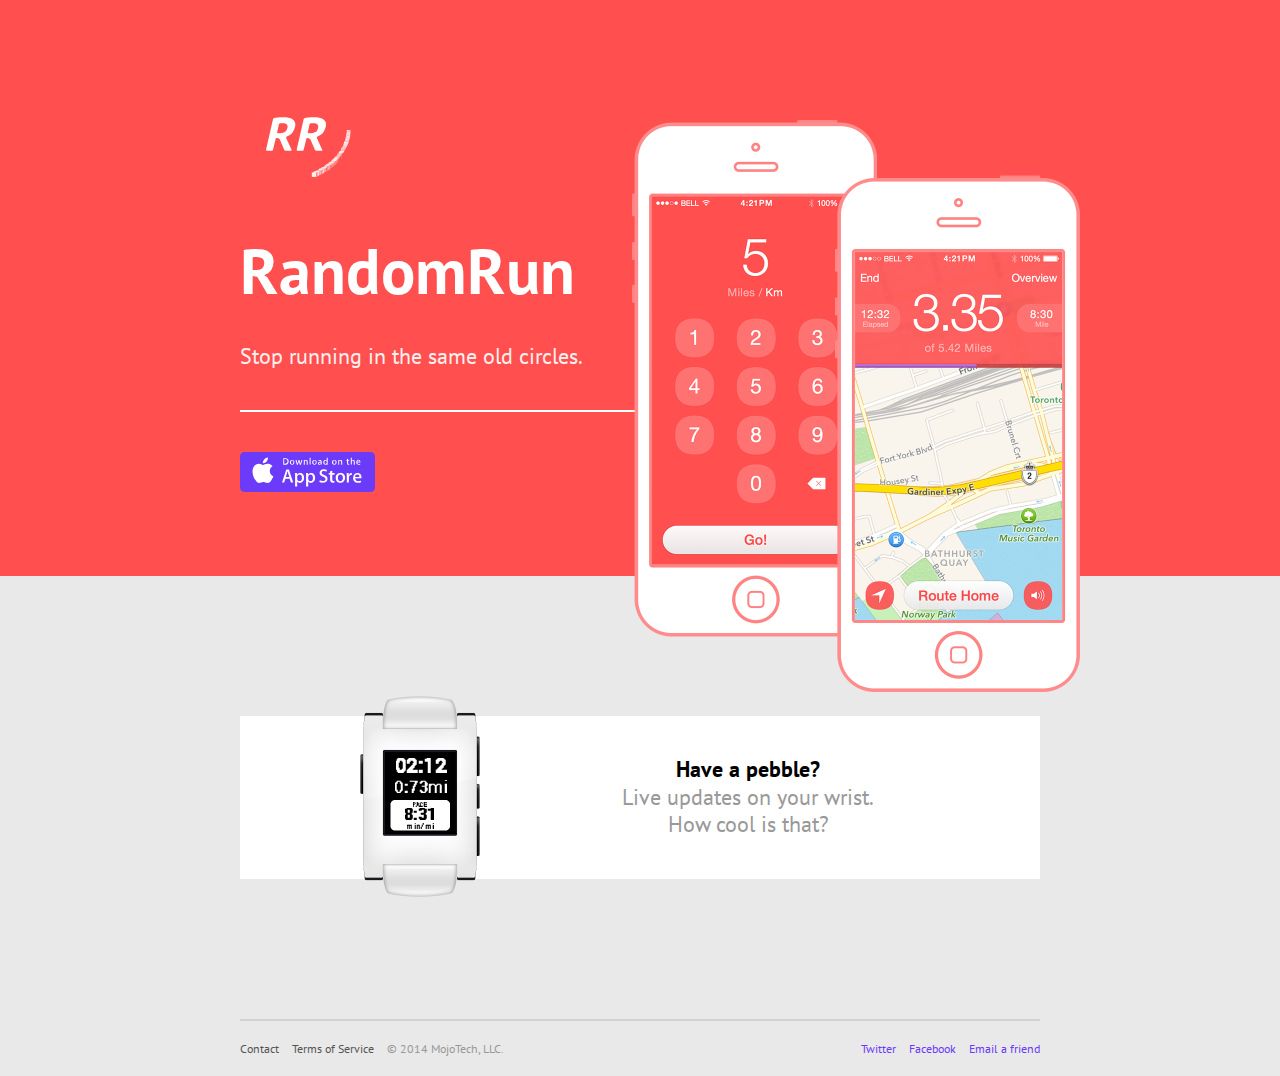
==== index.html @ a490f331 "add email address for contact" ====
<!DOCTYPE html>
<html lang="en">

<head>

  <meta charset="UTF-8">
  <meta name="viewport" content="width=device-width">

  <title>RandomRun</title>

  <link href='http://fonts.googleapis.com/css?family=PT+Sans:400,700,700italic' rel='stylesheet' type='text/css'>
  <link rel="stylesheet" href="index.css">
</head>

<body>

  <div class="site-wrap">

    <div class="hero">

      <div class="app-info">
        <div class="logo-container">
          <img class="rr-logo-text" src="images/rr.svg" width="112px" height="112px" alt="Random Run - Logo" />
          <canvas id="logo" height="224px" width="224px" style="height:112px; width:112px;">
            <img class="rr-logo" src="images/random-run-logo.svg" width="112px" height="112px" alt="Random Run - Logo" />
          </canvas>
        </div>
        <h1>RandomRun</h1>
        <h2>Stop running in the same old circles.</h2>
        <a class="app-store-link" href="#">
          <img class="app-store-button" src="images/app-store.svg" width="135px" height="40px" alt="Download on the AppStore" />
        </a>

        <div class="app-screenshot">
          <img class="iphone-ss" src="images/rr-iphones.png" alt="Random Run for iOS inside iPhone 5's" />
        </div>

      </div>

    </div>

    <div class="content">

      <div class="banner banner-pebble">
        <img class="device-pebble" src="images/pebble.png" alt="Random Run syncs with your Pebble" />
        <h2 class="banner-title">Have a pebble?</h2>
        <p class="banner-message">Live updates on your wrist. <strong>How cool is that?</strong></p>
      </div>

    </div>

    <div class="footer">

      <div class="site-resources">
        <a href="mailto:randomrun@mojotech.com">Contact</a>
        <a href="/terms.html">Terms of Service</a>
        <span class="copyright">&copy; 2014 MojoTech, LLC.</span>
      </div>

      <div class="share">
        <a href="#">Twitter</a>
        <a href="#">Facebook</a>
        <a href="#">Email a friend</a>
      </div>

    </div>

  </div>

  <script src="index.js" type="text/javascript"></script>
</body>

</html>
---- index.css ----
html {
  background: #e9e9e9;
}

body {
  margin: 0;
  padding: 0;
  font-family: "PT Sans", "Helvetica Neue", Helvetica, Arial, sans-serif;
  font-weight: 300;
  font-size: 16px;
  line-height: 1.25;
}

* {
  box-sizing: border-box;
}

a {
  text-decoration: none;
}

h2 {
  font-weight: normal;
}

.hero {
  background: #ff4f4f;
  color: #fff;
  padding: 80px 40px;
}

.app-info, .terms {
  max-width: 800px;
  margin: 0 auto;
  position: relative;
}

.terms {
  padding: 80px 0;
}

.hero h1,
.hero h2 {
  max-width: 50%;
}

.hero h1 {
  font-size: 64px;
  margin-bottom: 40px;
  line-height: 1em;
}

.hero h2 {
  margin-top: 0;
  margin-bottom: 0;
  font-size: 22px;
  border-bottom: 2px solid #fff;
  padding-bottom: 40px;
  padding-right: 50px;
  color: #ffeeee;
}

.terms h2 {
  font-size: 22px;
  margin: 40px 0 0 0;
}

.logo-container {
  position: relative;
}

.rr-logo-text {
  position: absolute;
  width: 60px;
  left: 26px;
  top: -2px;
}

.app-screenshot {
  position: absolute;
  top: 40px;
  right: -40px;
}

.iphone-ss {
  width: 448px;
  height: 572px;
}

.app-store-link {
  margin-top: 40px;
  display: block;
}

.content {
  padding: 0 40px;
}

.banner {
  background: #fff;
  max-width: 800px;
  margin: 140px auto;
  padding: 40px;
  text-align: center;
  position: relative;
}

.device-pebble {
  width: 120px;
  height: 201px;
  position: absolute;
  top: -20px;
  left: 15%;
}

.banner-title {
  margin: 0 0 0 30%;
  width: 70%;
  display: inline-block;
  font-size: 22px;
  font-weight: bold;
}

.banner-message {
  margin: 0 0 0 30%;
  width: 70%;
  display: inline-block;
  font-size: 22px;
  color: #999;
}

.banner-message strong {
  display: block;
  font-weight: normal;
}

.footer {
  max-width: 800px;
  margin: 20px auto;
  padding-top: 20px;
  border-top: 2px solid #d1d1d1;
  overflow: hidden;
  font-size: 12px;
}

.site-resources {
  float: left;
}

.copyright {
  color: #999;
}

.site-resources a {
  color: #555;
  margin-right: 10px;
}

.share {
  float: right;
}

.share a {
  color: #6c3bf9;
  margin-left: 10px
}

@media screen and (max-width: 850px) {
  .hero h1 {
    font-size: 40px;
    margin-bottom: 20px;
  }

  .hero h2 {
    font-size: 18px;
  }

  .app-screenshot {
    right: 0;
  }

  .iphone-ss {
    width: 398px;
    height: 522px;
  }

  .banner-title,
  .banner-message {
    font-size: 18px;
  }
}

@media screen and (max-width: 800px) {


  .iphone-ss {
    width: 358px;
    height: 482px;
  }
}

@media screen and (max-width: 767px) {
  .hero h1,
  .hero h2 {
    max-width: 100%;
  }

  .hero h1 {
    font-size: 40px;
  }

  .hero h2 {
    font-size: 18px;
    padding-right: 0;
  }

  .app-screenshot {
    margin-top: 40px;
    position: relative;
    top: auto;
    right: auto;
  }

  .iphone-ss {
    max-width: 100%;
    width: auto;
    height: auto;
    margin: 0 auto;
  }

  .content {
    padding: 0;
  }

  .terms {
    padding: 40px 20px;
  }

  .banner {
    margin: 0 auto;
  }

  .device-pebble {
    position: relative;
    top: auto;
    left: auto;
    margin-bottom: 20px;
  }

  .banner-title,
  .banner-message {
    margin: 0;
    width: 100%;
    font-size: 18px;
  }

  .footer {
    margin-top: 0;
    text-align: center;
  }

  .site-resources,
  .share {
    float: none;
  }

  .share {
    margin-top: 10px;
  }

  .site-resources a,
  .share a {
    display: inline-block;
    margin: 0 5px;
  }

  .copyright {
    display: block;
    margin-top: 10px;
  }
}
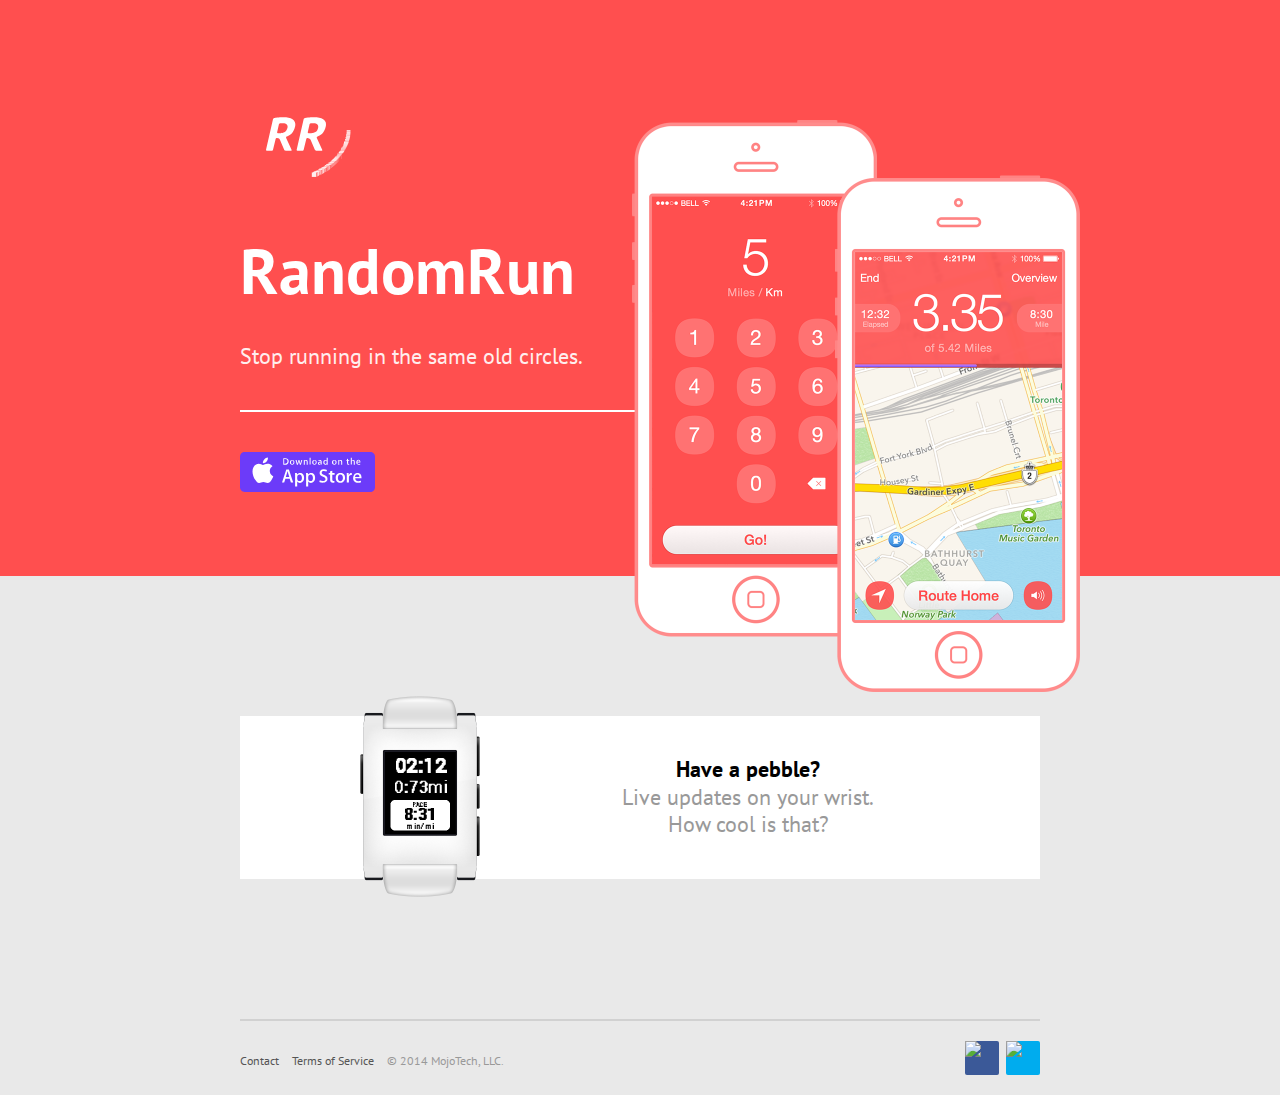
==== commit b6beed54: "add social share" ====
--- a/index.html
+++ b/index.html
@@ -58,9 +58,12 @@
       </div>
 
       <div class="share">
-        <a href="#">Twitter</a>
-        <a href="#">Facebook</a>
-        <a href="#">Email a friend</a>
+        <a class="mt-facebook mt-share-inline-square-sm" href="https://www.facebook.com/sharer/sharer.php?u=http%3A%2F%2Frandomrunapp.com%2F">
+          <img src="http://mojotech-static.s3.amazonaws.com/facebook@2x.png">
+        </a>
+        <a class="mt-twitter mt-share-inline-square-sm" href="http://twitter.com/intent/tweet?text=Stop%20running%20in%20the%20same%20old%20circles.%20Go%20for%20a%20%23randomrun&amp;url=http%3A%2F%2Frandomrunapp.com%2F">
+          <img src="http://mojotech-static.s3.amazonaws.com/twitter@2x.png">
+        </a>
       </div>
 
     </div>
--- a/index.css
+++ b/index.css
@@ -145,6 +145,7 @@
 
 .site-resources {
   float: left;
+  margin-top: 12px
 }
 
 .copyright {
@@ -162,7 +163,6 @@
 
 .share a {
   color: #6c3bf9;
-  margin-left: 10px
 }
 
 @media screen and (max-width: 850px) {
@@ -191,7 +191,10 @@
 }
 
 @media screen and (max-width: 800px) {
-
+  .footer {
+    margin-left: 40px;
+    margin-right: 40px;
+  }
 
   .iphone-ss {
     width: 358px;
@@ -257,11 +260,18 @@
   .footer {
     margin-top: 0;
     text-align: center;
+    margin-left: 0;
+    margin-right: 0;
   }
 
   .site-resources,
   .share {
     float: none;
+  }
+
+
+  .site-resources {
+    margin-top: 0;
   }
 
   .share {
@@ -279,3 +289,28 @@
     margin-top: 10px;
   }
 }
+
+a.mt-share-inline-square-sm img {
+  width: 34px;
+  height: auto;
+  border: 0px;
+}
+a.mt-share-inline-square-sm {
+  display: inline-block;
+  width: 34px;
+  height: 34px;
+  border-radius: 2px;
+  margin-left: 4px;
+}
+.mt-twitter:hover {
+  background-color: rgb(8, 187, 255);
+}
+.mt-twitter {
+  background-color: rgb(0, 172, 238);
+}
+.mt-facebook:hover {
+  background-color: rgb(66, 100, 170);
+}
+.mt-facebook {
+  background-color: rgb(59, 89, 152);
+}
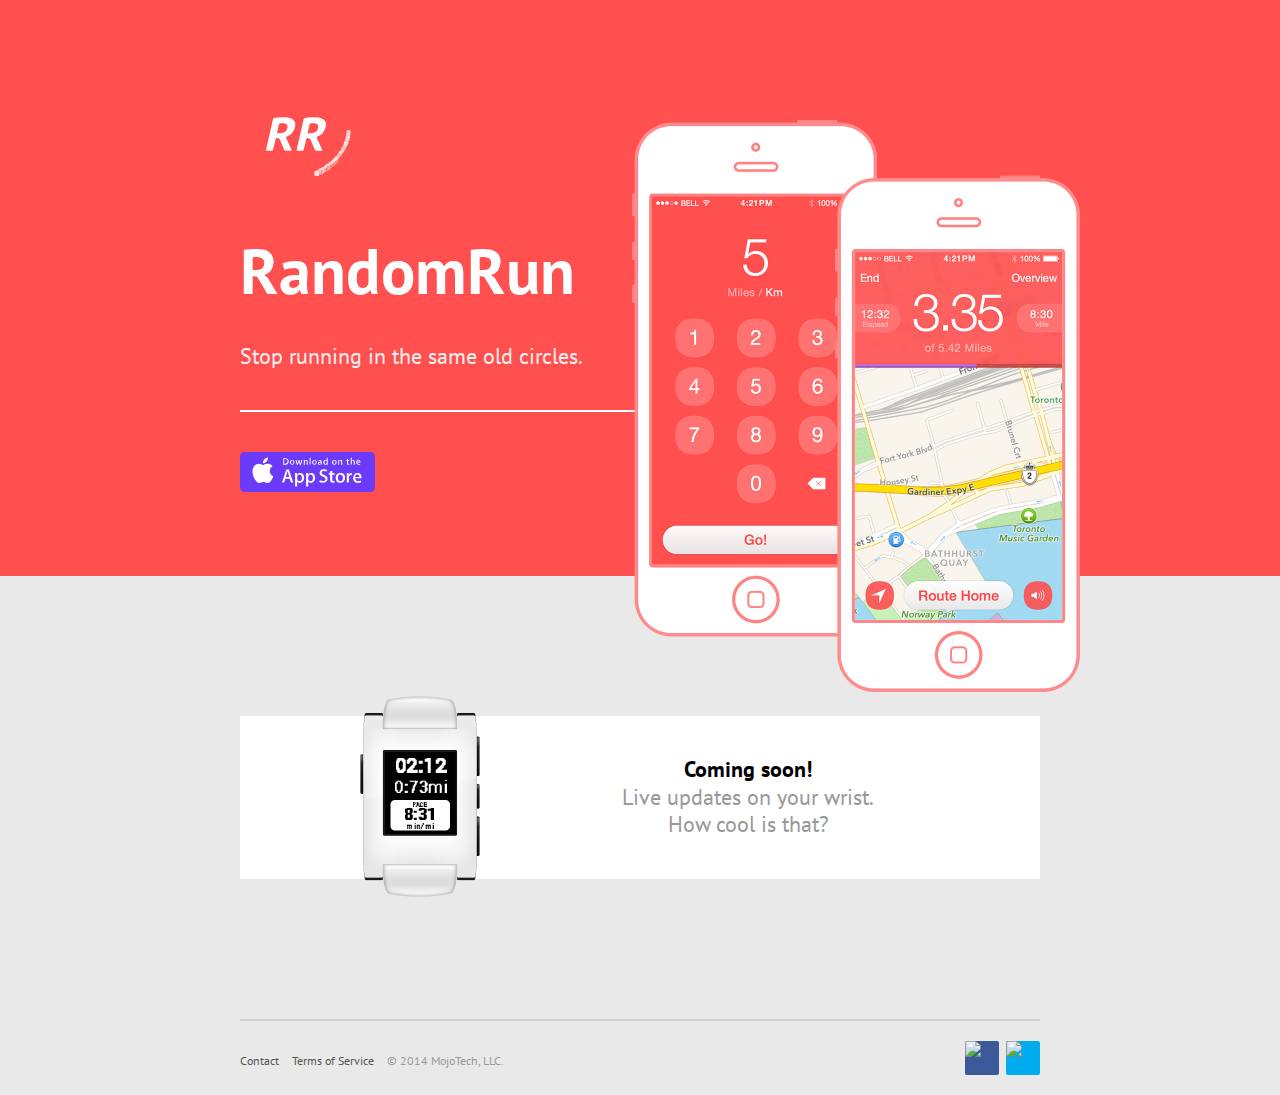
==== commit 2deb0333: "change pebble text to coming soon - fixes #12" ====
--- a/index.html
+++ b/index.html
@@ -43,7 +43,7 @@
 
       <div class="banner banner-pebble">
         <img class="device-pebble" src="images/pebble.png" alt="Random Run syncs with your Pebble" />
-        <h2 class="banner-title">Have a pebble?</h2>
+        <h2 class="banner-title">Coming soon!</h2>
         <p class="banner-message">Live updates on your wrist. <strong>How cool is that?</strong></p>
       </div>
 
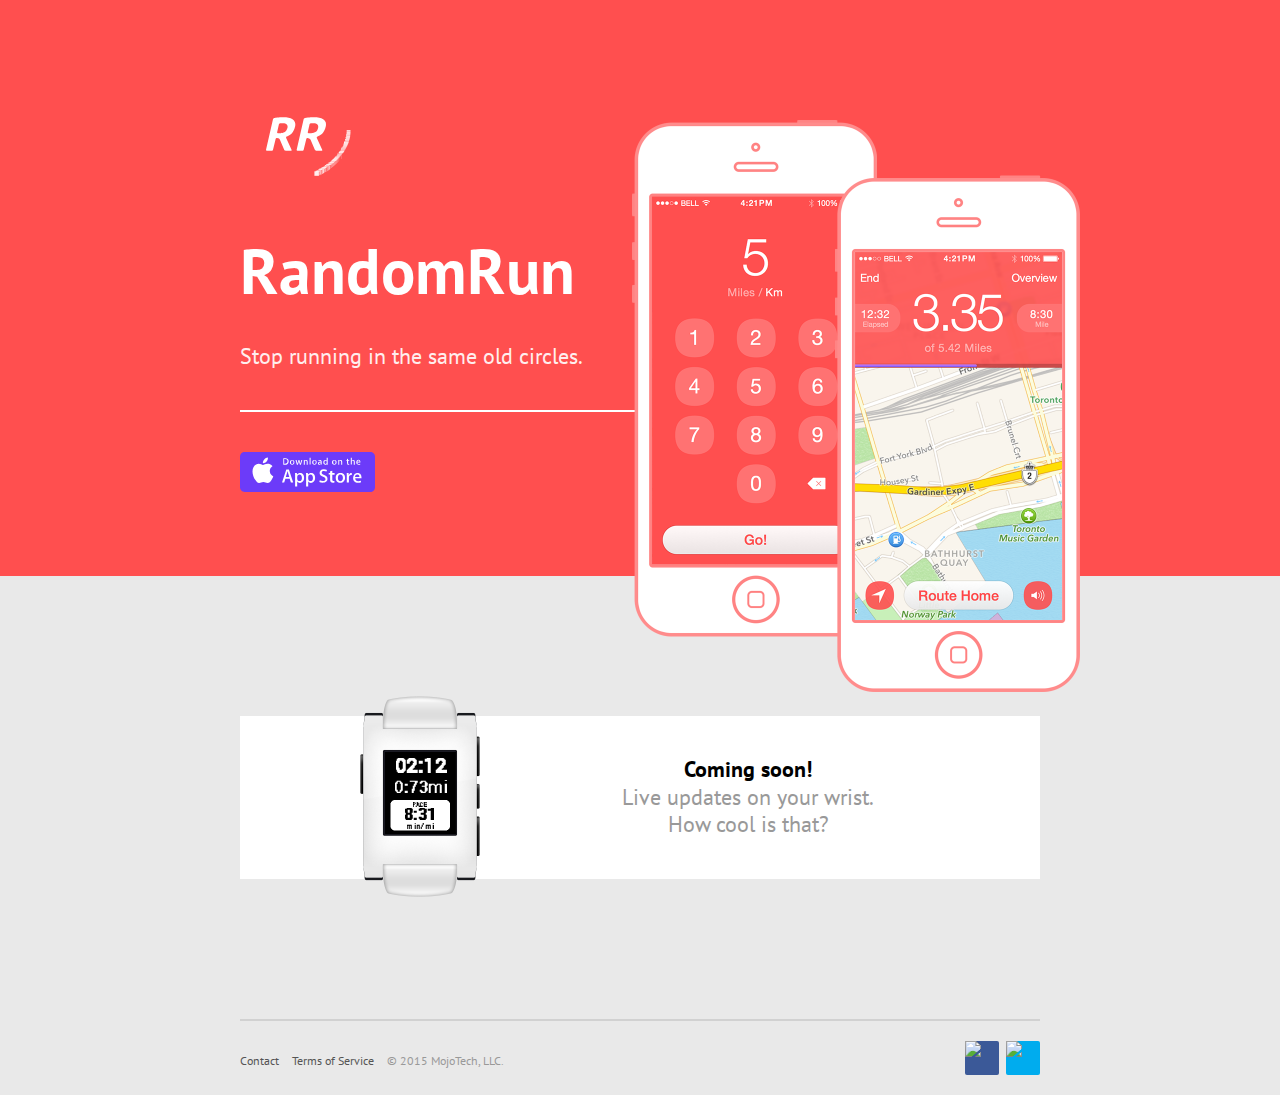
==== commit 1f230899: "update footer copyright year - fixes #10" ====
--- a/index.html
+++ b/index.html
@@ -54,7 +54,7 @@
       <div class="site-resources">
         <a href="mailto:randomrun@mojotech.com">Contact</a>
         <a href="/terms.html">Terms of Service</a>
-        <span class="copyright">&copy; 2014 MojoTech, LLC.</span>
+        <span class="copyright">&copy; 2015 MojoTech, LLC.</span>
       </div>
 
       <div class="share">
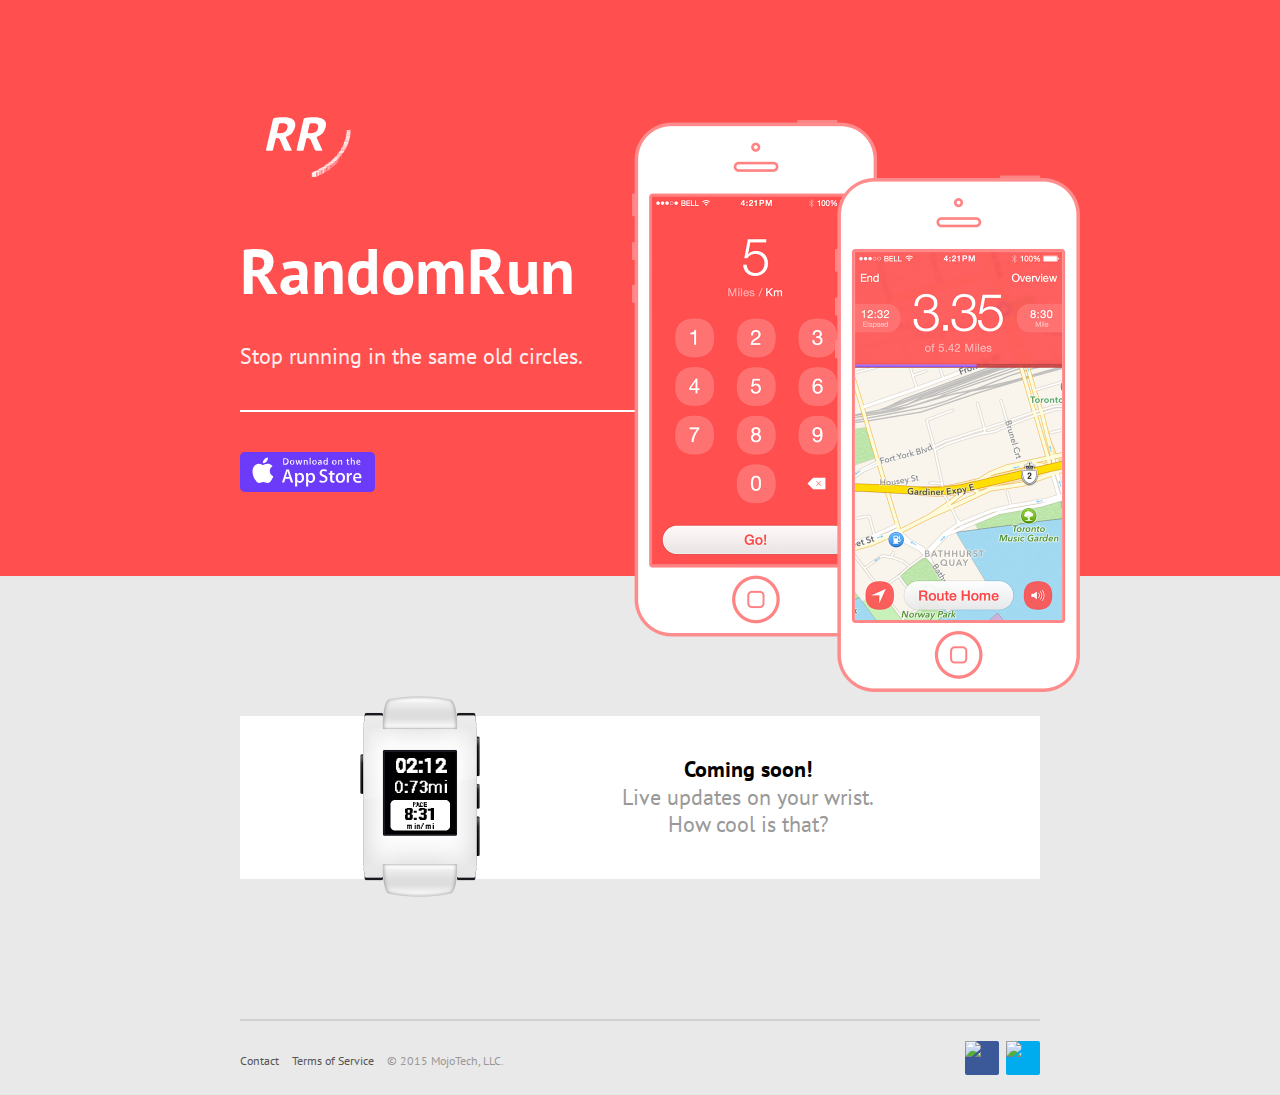
==== commit e3921da7: "add favicon - fixes #9" ====
--- a/index.html
+++ b/index.html
@@ -8,6 +8,7 @@
 
   <title>RandomRun</title>
 
+  <link rel="shortcut icon" type="image/png" href="images/favicon.png">
   <link href='http://fonts.googleapis.com/css?family=PT+Sans:400,700,700italic' rel='stylesheet' type='text/css'>
   <link rel="stylesheet" href="index.css">
 </head>
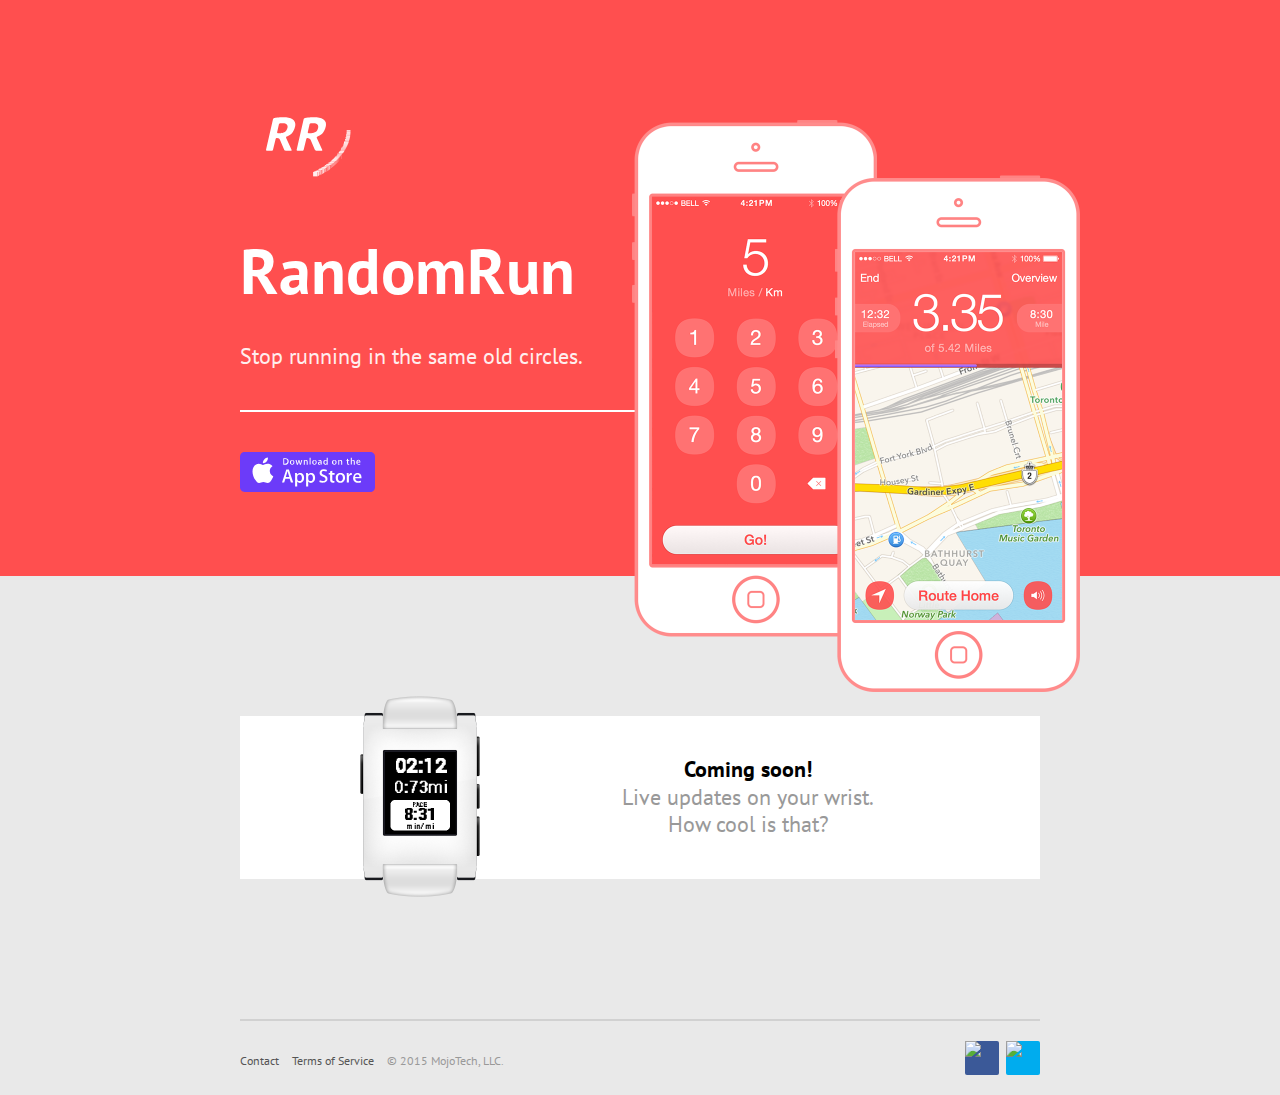
==== commit fc2313cc: "add link to download in appstore - fixes #11" ====
--- a/index.html
+++ b/index.html
@@ -28,7 +28,7 @@
         </div>
         <h1>RandomRun</h1>
         <h2>Stop running in the same old circles.</h2>
-        <a class="app-store-link" href="#">
+        <a class="app-store-link" href="https://itunes.apple.com/us/app/id938354170">
           <img class="app-store-button" src="images/app-store.svg" width="135px" height="40px" alt="Download on the AppStore" />
         </a>
 
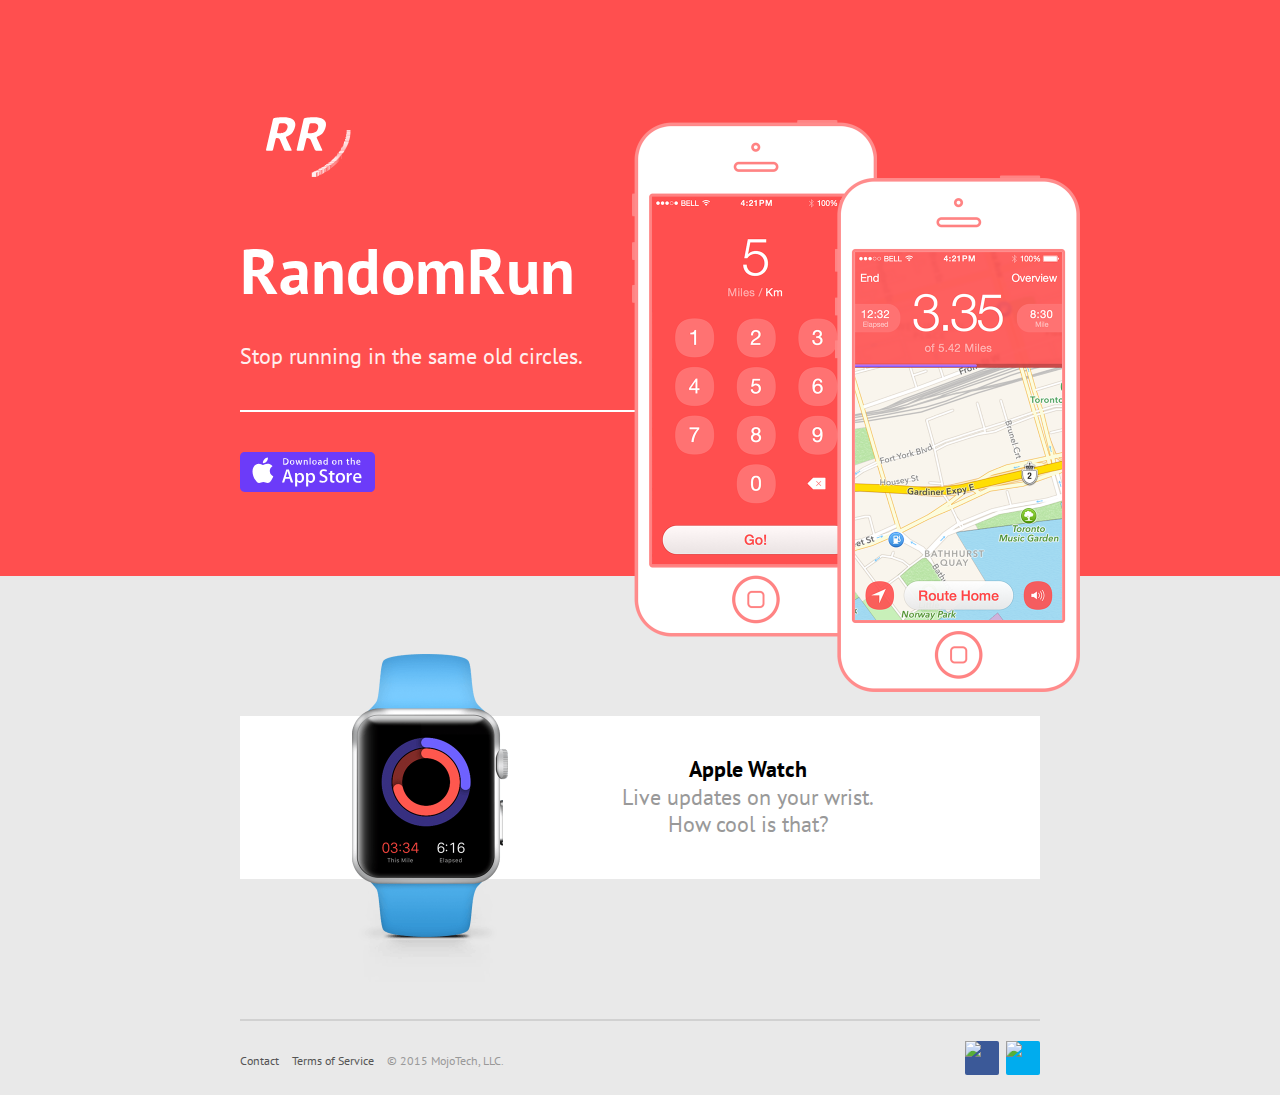
==== commit 6c99037d: "update banner message to be about apple watch - finishes #18" ====
--- a/index.html
+++ b/index.html
@@ -42,9 +42,9 @@
 
     <div class="content">
 
-      <div class="banner banner-pebble">
-        <img class="device-pebble" src="images/pebble.png" alt="Random Run syncs with your Pebble" />
-        <h2 class="banner-title">Coming soon!</h2>
+      <div class="banner banner-watch">
+        <img class="device-watch" src="images/apple-watch.png" alt="Random Run syncs with your Apple Watch" />
+        <h2 class="banner-title">Apple Watch</h2>
         <p class="banner-message">Live updates on your wrist. <strong>How cool is that?</strong></p>
       </div>
 
--- a/index.css
+++ b/index.css
@@ -105,12 +105,12 @@
   position: relative;
 }
 
-.device-pebble {
-  width: 120px;
-  height: 201px;
+.device-watch {
+  width: 180px;
+  height: 339px;
   position: absolute;
-  top: -20px;
-  left: 15%;
+  top: -70px;
+  left: 12%;
 }
 
 .banner-title {
@@ -243,7 +243,7 @@
     margin: 0 auto;
   }
 
-  .device-pebble {
+  .device-watch {
     position: relative;
     top: auto;
     left: auto;
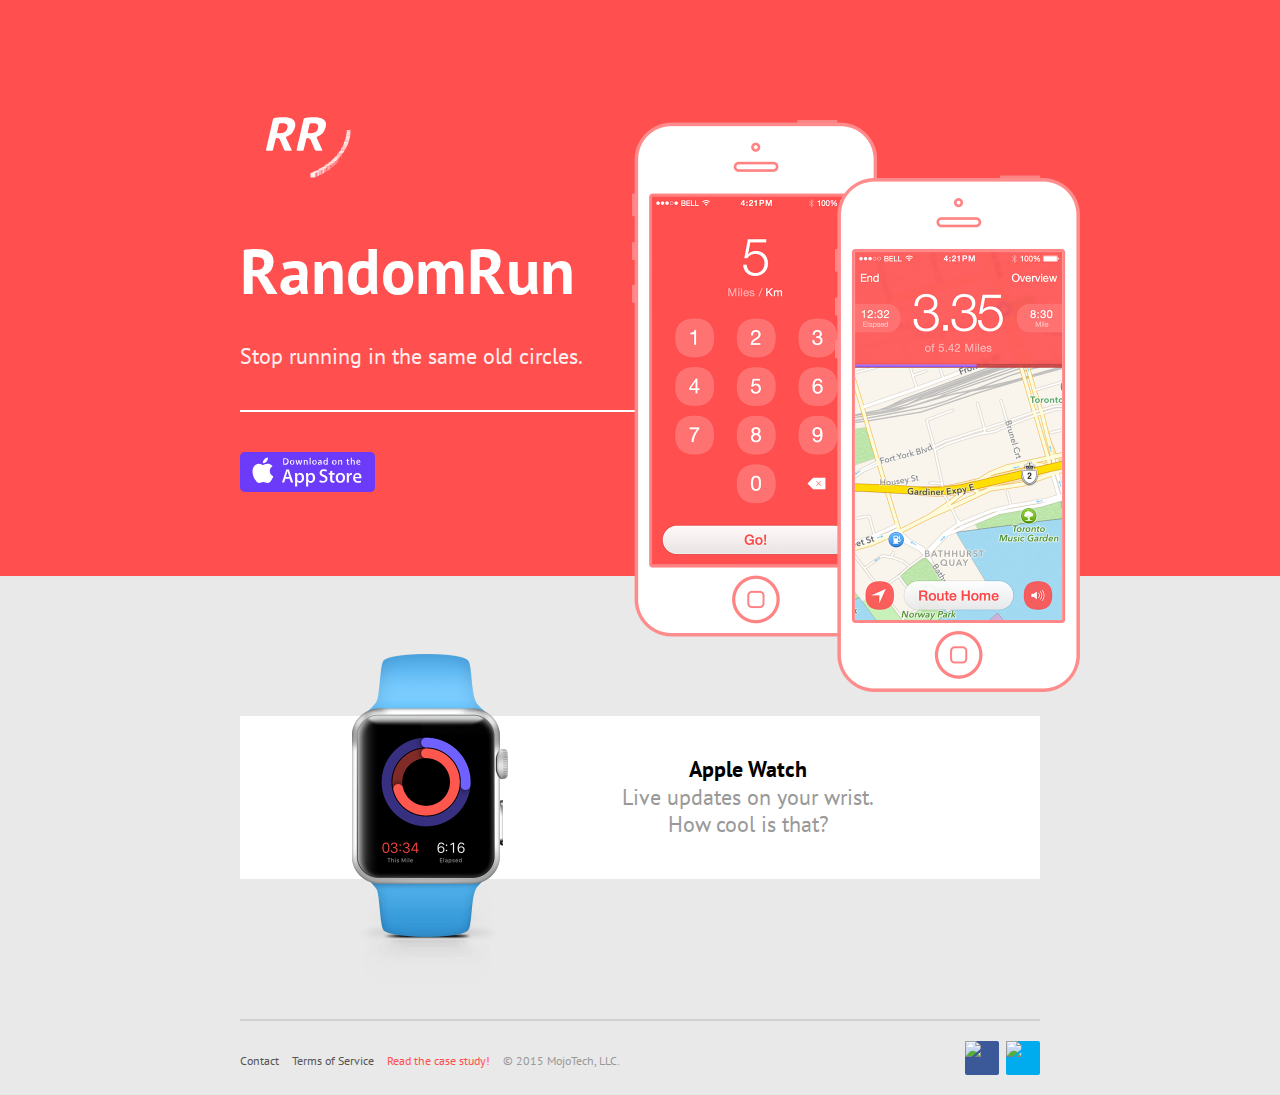
==== commit fe923309: "add link to case study in footer" ====
--- a/index.html
+++ b/index.html
@@ -55,6 +55,7 @@
       <div class="site-resources">
         <a href="mailto:randomrun@mojotech.com">Contact</a>
         <a href="/terms.html">Terms of Service</a>
+        <a class="primary-footer-link" target="_blank" href="https://mojotech.com/work/randomrun">Read the case study!</a>
         <span class="copyright">&copy; 2015 MojoTech, LLC.</span>
       </div>
 
--- a/index.css
+++ b/index.css
@@ -157,6 +157,10 @@
   margin-right: 10px;
 }
 
+a.primary-footer-link {
+  color: #ff4f4f;
+}
+
 .share {
   float: right;
 }
